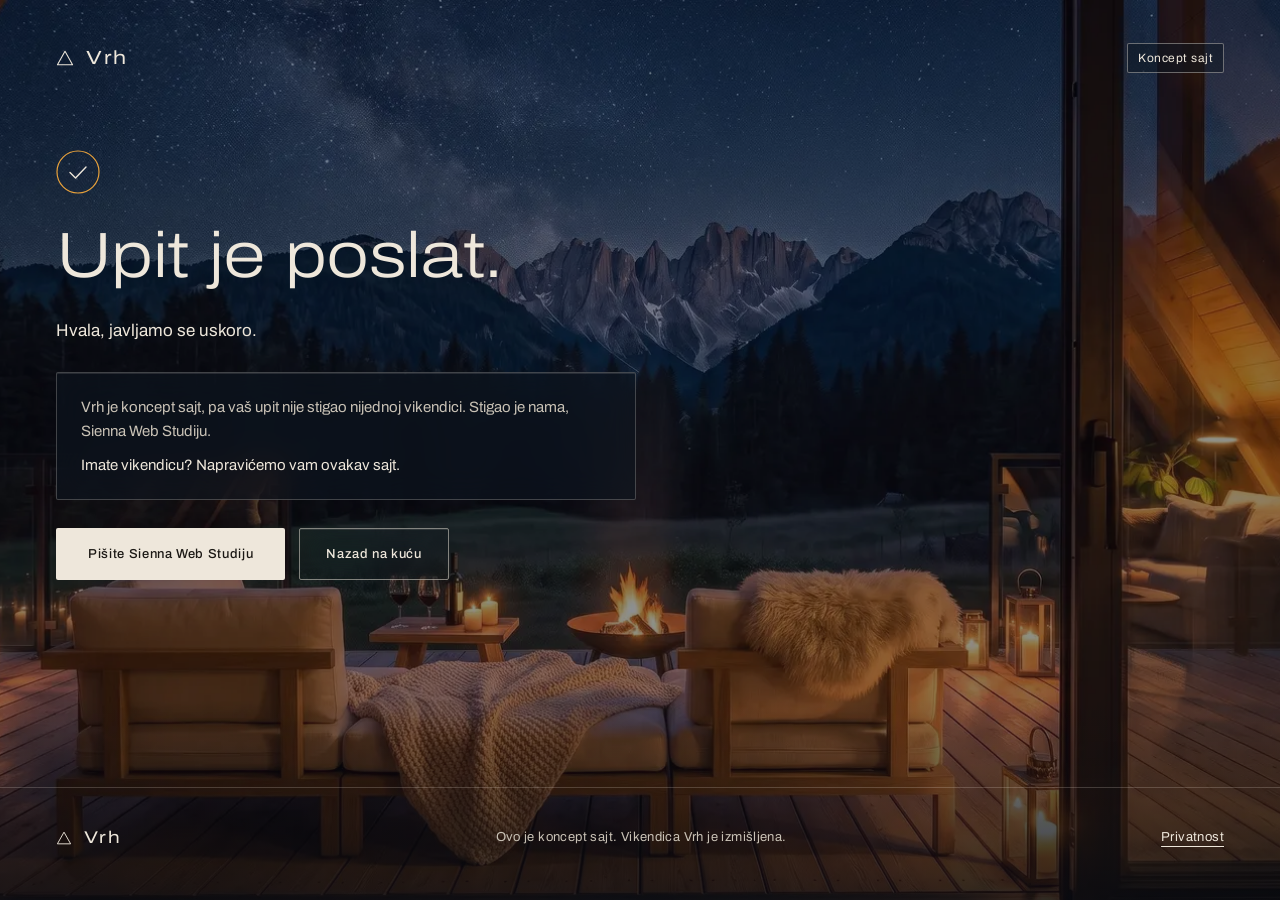
==== hvala.html @ 0d13bfaf "Vrh – koncept sajt (šetnja kroz kuću, rezervacija, cenovnik) Co-Authored-By: Claude Opus 5.5 <norepl" ====
<!doctype html>
<html lang="sr">
<head>
<meta charset="utf-8">
<meta name="viewport" content="width=device-width,initial-scale=1,viewport-fit=cover">
<title>Upit je poslat | Vrh</title>
<meta name="description" content="Vaš upit za vikendicu Vrh je poslat.">
<meta name="robots" content="noindex, nofollow">
<meta name="theme-color" content="#0E1620">
<link rel="icon" href="/favicon.svg" type="image/svg+xml">
<link rel="preload" href="/assets/fonts/archivo-latin.woff2" as="font" type="font/woff2" crossorigin>
<link rel="stylesheet" href="/assets/css/vrh.css">
</head>
<body class="page-photo">
<img src="/assets/img/5-terasa.webp" alt="" width="1600" height="893">
<div class="tamno" aria-hidden="true"></div>
<div class="dno" aria-hidden="true"></div>
<header class="top" style="position:absolute">
  <a class="logo" href="/"><svg aria-hidden="true" width="18" height="16" viewBox="0 0 20 18"><polygon points="10,1.5 18.5,16.5 1.5,16.5" fill="none" stroke="currentColor" stroke-width="1.2" stroke-linejoin="round"/></svg><span>Vrh</span></a>
  <span class="chip">Koncept sajt</span>
</header>
<main>
  <svg aria-hidden="true" width="44" height="44" viewBox="0 0 44 44"><circle cx="22" cy="22" r="21" fill="none" stroke="#E9A23B" stroke-width="1.2"/><path d="M14 22.5l5.5 5.5L30 17" fill="none" stroke="#EEE7DB" stroke-width="1.4" stroke-linecap="round" stroke-linejoin="round"/></svg>
  <h1>Upit je poslat.</h1>
  <p class="lead" id="rezime">Hvala, javljamo se uskoro.</p>
  <div class="okvir staklo">
    <p>Vrh je koncept sajt, pa vaš upit nije stigao nijednoj vikendici. Stigao je nama, Sienna Web Studiju.</p>
    <p>Imate vikendicu? Napravićemo vam ovakav sajt.</p>
  </div>
  <div class="dugmad">
    <a class="btn" style="min-height:52px" href="mailto:[MEJL STUDIJA]">Pišite Sienna Web Studiju</a>
    <a class="btn-okvir staklo" href="/">Nazad na kuću</a>
  </div>
</main>
<footer class="foot">
  <div>
    <a class="logo" href="/"><svg aria-hidden="true" width="16" height="14" viewBox="0 0 20 18"><polygon points="10,1.5 18.5,16.5 1.5,16.5" fill="none" stroke="currentColor" stroke-width="1.2" stroke-linejoin="round"/></svg><span>Vrh</span></a>
    <span>Ovo je koncept sajt. Vikendica Vrh je izmišljena.</span>
    <a href="/privatnost">Privatnost</a>
  </div>
</footer>
<script>
(function(){
  var q=new URLSearchParams(location.search),od=q.get('od'),dd=q.get('do'),g=+q.get('g')||0,u=q.get('u');
  if(!od||!dd)return;
  var M=['januar','februar','mart','april','maj','jun','jul','avgust','septembar','oktobar','novembar','decembar'];
  function p(s){var a=s.split('-');return new Date(+a[0],+a[1]-1,+a[2]);}
  var a=p(od),b=p(dd);if(isNaN(a)||isNaN(b))return;
  var n=Math.round((b-a)/864e5);
  var t=a.getMonth()===b.getMonth()?a.getDate()+'. – '+b.getDate()+'. '+M[b.getMonth()]:a.getDate()+'. '+M[a.getMonth()]+' – '+b.getDate()+'. '+M[b.getMonth()];
  var txt=t+', '+n+(n===1?' noć':' noći');
  if(g)txt+=', '+g+(g===1?' osoba':' osobe');
  if(u)txt+='. Ukupno '+(+u).toLocaleString('sr-RS')+' €.';
  document.getElementById('rezime').textContent=txt;
})();
</script>
</body>
</html>
---- assets/css/vrh.css ----
/* Vrh – koncept sajt Sienna Web Studija */
@font-face{font-family:'Archivo';font-style:normal;font-display:swap;font-weight:100 900;font-stretch:62% 125%;src:url(../fonts/archivo-latin.woff2) format('woff2');unicode-range:U+0000-00FF,U+0131,U+0152-0153,U+02BB-02BC,U+02C6,U+02DA,U+02DC,U+0304,U+0308,U+0329,U+2000-206F,U+20AC,U+2122,U+2191,U+2193,U+2212,U+2215,U+FEFF,U+FFFD}
@font-face{font-family:'Archivo';font-style:normal;font-display:swap;font-weight:100 900;font-stretch:62% 125%;src:url(../fonts/archivo-latin-ext.woff2) format('woff2');unicode-range:U+0100-02BA,U+02BD-02C5,U+02C7-02CC,U+02CE-02D7,U+02DD-02FF,U+0304,U+0308,U+0329,U+1D00-1DBF,U+1E00-1E9F,U+1EF2-1EFF,U+2020,U+20A0-20AB,U+20AD-20C0,U+2113,U+2C60-2C7F,U+A720-A7FF}

:root{
  --noc:#0E1620;--len:#EEE7DB;--fenjer:#E9A23B;--ugalj:#1B1814;--siva:#9C978E;--svetla:#C9C2B6;--zauzeto:#7D8692;--susedni:#6B7480;
  --linija:rgba(238,231,219,.14);--linija2:rgba(238,231,219,.24);--polje:rgba(238,231,219,.5);
  --staklo-bg:rgba(14,22,32,.62);--staklo-b:1px solid rgba(238,231,219,.24);--staklo-sh:inset 0 1px 0 rgba(238,231,219,.12);
  --ivica:56px;--bar-h:80px;--bar-dno:36px;
  --ease:cubic-bezier(.2,.7,.2,1);
}
*,*::before,*::after{box-sizing:border-box}
html{-webkit-text-size-adjust:100%;text-size-adjust:100%}
body{margin:0;background:var(--noc);color:var(--len);font-family:'Archivo',system-ui,-apple-system,'Segoe UI',sans-serif;font-size:16px;line-height:1.5;-webkit-font-smoothing:antialiased}
img,svg,canvas{display:block}
a{color:var(--len);text-underline-offset:5px}
a:hover{color:var(--fenjer)}
button{font:inherit;color:inherit}
h1,h2,h3{margin:0;font-weight:300;font-stretch:120%;letter-spacing:-.01em;line-height:1.08}
p{margin:0}
.vh{position:absolute!important;width:1px;height:1px;padding:0;margin:-1px;overflow:hidden;clip:rect(0 0 0 0);white-space:nowrap;border:0}

/* fokus: dvostruki prsten, vidi se na svetloj i tamnoj slici */
:focus{outline:none}
:focus-visible{outline:2px solid var(--fenjer);outline-offset:2px;box-shadow:0 0 0 2px var(--noc)}
.skip{position:fixed;left:16px;top:-80px;z-index:100;padding:12px 18px;background:var(--len);color:var(--ugalj);border-radius:2px;font-size:14px;font-weight:500;text-decoration:none}
.skip:focus{top:16px}

.staklo{border:var(--staklo-b);background:var(--staklo-bg);-webkit-backdrop-filter:blur(16px) saturate(140%);backdrop-filter:blur(16px) saturate(140%);box-shadow:var(--staklo-sh)}
@supports not ((backdrop-filter:blur(1px)) or (-webkit-backdrop-filter:blur(1px))){.staklo{background:rgba(14,22,32,.9)}}
@media (prefers-reduced-transparency:reduce){.staklo{background:rgba(14,22,32,.94);-webkit-backdrop-filter:none;backdrop-filter:none}}

.btn{display:inline-flex;align-items:center;justify-content:center;gap:10px;min-height:48px;padding:0 32px;border:0;border-radius:2px;background:var(--len);color:var(--ugalj);font-size:13px;font-weight:500;letter-spacing:.05em;text-decoration:none;cursor:pointer;transition:background .2s}
.btn:hover{background:#fff;color:var(--ugalj)}
.btn[disabled]{opacity:.6;cursor:progress}
.btn-okvir{display:inline-flex;align-items:center;justify-content:center;gap:12px;min-height:52px;padding:0 26px;border:1px solid rgba(238,231,219,.5);border-radius:2px;background:transparent;color:var(--len);font-size:13px;font-weight:500;letter-spacing:.05em;text-decoration:none;cursor:pointer}
.btn-okvir:hover{border-color:var(--len);color:var(--len)}
.link-btn{display:inline-flex;align-items:center;min-height:44px;padding:0;border:0;background:none;color:var(--len);font-size:13px;letter-spacing:.03em;text-decoration:underline;text-underline-offset:5px;cursor:pointer}

/* ---------- zaglavlje ---------- */
.top{position:fixed;left:var(--ivica);right:var(--ivica);top:36px;z-index:30;display:flex;align-items:center;justify-content:space-between;pointer-events:none}
.top>*{pointer-events:auto}
.logo{display:inline-flex;align-items:center;gap:12px;min-height:44px;text-decoration:none;color:var(--len)}
.logo span{font-size:19px;font-weight:400;font-stretch:125%;letter-spacing:.08em}
.chip{font-size:12px;letter-spacing:.04em;padding:5px 10px;border:1px solid rgba(238,231,219,.4);border-radius:2px;background:rgba(14,22,32,.5)}

/* ---------- šetnja ---------- */
.walk{position:relative}
.walk-stage{position:sticky;top:0;height:100vh;height:100svh;overflow:hidden;background:var(--noc)}
.walk-stage canvas{position:absolute;inset:0;width:100%;height:100%}
.scrim-top{position:absolute;left:0;right:0;top:0;height:520px;background:linear-gradient(180deg,rgba(14,22,32,.78) 0%,rgba(14,22,32,.55) 45%,rgba(14,22,32,0) 100%);pointer-events:none}
.scrim-end{position:absolute;inset:0;background:rgba(7,11,17,.38);opacity:0;transition:opacity .6s;pointer-events:none}
.scene-copy{position:absolute;left:var(--ivica);top:150px;max-width:600px;opacity:0;transform:translateY(8px);transition:opacity .45s var(--ease),transform .45s var(--ease);pointer-events:none}
.scene-copy.on{opacity:1;transform:none}
.scene-copy h1,.scene-copy h2{font-size:clamp(40px,3.8vw,56px)}
.hint{display:flex;align-items:center;gap:14px;margin-top:28px;font-size:13px;font-weight:500;letter-spacing:.04em}
.hint::before{content:"";width:1px;height:36px;background:var(--len)}

.pins{position:absolute;inset:0;pointer-events:none}
.pin{position:absolute;display:flex;align-items:center;padding:0;border:0;background:none;color:var(--len);cursor:pointer;transform:translate(-22px,-50%);opacity:0;transition:opacity .35s;pointer-events:none}
.pin.on{opacity:1;pointer-events:auto}
.pin .dot{position:relative;width:44px;height:44px;display:flex;align-items:center;justify-content:center;flex:none}
.pin .dot::before{content:"";position:absolute;inset:3px;border-radius:50%;background:rgba(233,162,59,.26);box-shadow:0 0 0 1px rgba(233,162,59,.6);animation:disi 2.6s ease-in-out infinite}
.pin .dot::after{content:"";position:relative;width:16px;height:16px;border-radius:50%;background:var(--fenjer);box-shadow:0 0 0 2px var(--len),0 0 18px rgba(233,162,59,.85)}
.pin .crta{width:36px;height:2px;background:var(--len);flex:none}
.pin .naziv{padding:10px 16px;border-radius:2px;font-size:16px;font-weight:500;letter-spacing:.02em;white-space:nowrap}
@keyframes disi{0%,100%{transform:scale(1);opacity:1}50%{transform:scale(1.18);opacity:.65}}
.rooms-open .pin,.samo .pin{opacity:0!important;pointer-events:none!important}

/* spisak prostorija */
.rooms{position:fixed;right:var(--ivica);top:50%;transform:translateY(-50%);z-index:25;border-radius:2px;padding:6px 0;transition:padding .3s}
.rooms ul{list-style:none;margin:0;padding:0;display:flex;flex-direction:column;align-items:flex-end}
.rooms button{display:flex;align-items:center;justify-content:flex-end;gap:4px;height:44px;min-width:44px;padding:0;border:0;background:none;color:#E2DBCF;font-size:14px;letter-spacing:.03em;cursor:pointer}
.rooms .ime{max-width:160px;overflow:hidden;white-space:nowrap;opacity:1;padding-left:20px;transition:max-width .3s var(--ease),opacity .25s,padding .3s}
.rooms .t{width:44px;display:flex;justify-content:center}
.rooms .t i{width:8px;height:8px;border-radius:50%;border:1px solid var(--len)}
.rooms [aria-current="true"]{color:var(--len);font-weight:500}
.rooms [aria-current="true"] .t i{background:var(--fenjer);border-color:var(--fenjer)}
.rooms.skupljeno:not(:hover):not(:focus-within) .ime{max-width:0;opacity:0;padding-left:0}
.rooms.skupljeno:not(:hover):not(:focus-within){border-radius:999px}
.rooms-mob{display:none}

/* samo pogled + oblačić */
.samo-btn{position:fixed;right:var(--ivica);bottom:calc(var(--bar-dno) + var(--bar-h) + 16px);z-index:26;display:flex;align-items:center;gap:12px;height:44px;padding:0 12px 0 14px;border-radius:2px;color:var(--len);font-size:13px;letter-spacing:.03em;cursor:pointer;transition:bottom .35s var(--ease)}
.samo-btn .sw{position:relative;width:28px;height:16px;border-radius:8px;border:1px solid var(--len)}
.samo-btn .sw::after{content:"";position:absolute;left:2px;top:2px;width:10px;height:10px;border-radius:50%;background:var(--len);transition:left .2s}
.samo-btn[aria-checked="true"] .sw{background:var(--len)}
.samo-btn[aria-checked="true"] .sw::after{left:14px;background:var(--ugalj)}
.samo .samo-btn{bottom:var(--bar-dno)}
.savet{position:fixed;z-index:27;right:calc(var(--ivica) + 190px);bottom:calc(var(--bar-dno) + var(--bar-h) + 16px);width:232px;padding:12px 14px;border-radius:2px;background:var(--len);color:var(--ugalj);font-size:13px;line-height:1.45;opacity:0;transform:translateX(6px);transition:opacity .35s,transform .35s;pointer-events:none}
.savet::after{content:"";position:absolute;right:-5px;top:50%;width:10px;height:10px;margin-top:-5px;background:var(--len);transform:rotate(45deg)}
.savet.on{opacity:1;transform:none}

/* traka sa cenom */
.pricebar{position:fixed;left:var(--ivica);right:var(--ivica);bottom:var(--bar-dno);z-index:24;height:var(--bar-h);padding:0 18px 0 36px;border-radius:2px;display:flex;align-items:center;justify-content:space-between;gap:24px;transition:transform .45s var(--ease),opacity .35s}
.pricebar.sakrij,.samo .pricebar{transform:translateY(calc(100% + var(--bar-dno) + 8px));opacity:0;pointer-events:none}
.pricebar .od{font-size:13px;letter-spacing:.03em;color:var(--svetla)}
.pricebar .od b{font-size:22px;font-weight:400;font-stretch:115%;color:var(--len);letter-spacing:0}
.pricebar .sep{width:1px;height:22px;background:rgba(238,231,219,.25)}
.pricebar .levo{display:flex;align-items:center;gap:28px}
.pricebar .desno{display:flex;align-items:center;gap:32px}
.pricebar .podatak{font-size:13px;letter-spacing:.03em;color:var(--svetla)}

/* bez animacija: scene jedna ispod druge */
.scenes-static{display:block}
.walk-on .scenes-static{display:none}
.walk:not(.walk-on) .walk-stage{display:none}
.scena-st{margin:0;position:relative;min-height:100vh;display:flex;flex-direction:column;justify-content:flex-start}
.scena-st img{position:absolute;inset:0;width:100%;height:100%;object-fit:cover}
.scena-st .scrim-top{z-index:1}
.scena-st .scene-copy{position:relative;left:auto;right:auto;top:auto;z-index:2;opacity:1;transform:none;margin-top:150px;margin-left:var(--ivica);padding-right:24px}
.scena-st .pins{z-index:2}
.scena-st .pin{opacity:1;pointer-events:auto}
.scena-st .pin .dot::before{animation:none}

/* ---------- kraj šetnje: rezervacija ---------- */
.end{position:relative;min-height:100vh;display:flex;align-items:center;justify-content:center;padding:140px 24px 120px;background:var(--noc)}
.end>img,.end>picture>img{position:absolute;inset:0;width:100%;height:100%;object-fit:cover}
.end::after{content:"";position:absolute;inset:0;background:rgba(7,11,17,.38)}
.end .booking{position:relative;z-index:1}

.booking{width:min(960px,100%);padding:36px 48px;border-radius:2px;display:flex;flex-direction:column;gap:24px}
.booking-head{display:flex;align-items:center;justify-content:space-between;gap:16px}
.booking-head h2{font-size:36px}
.korak{font-size:12px;letter-spacing:.04em;color:var(--svetla)}
.icon-btn{width:44px;height:44px;display:inline-flex;align-items:center;justify-content:center;padding:0;border:0;background:none;color:var(--len);cursor:pointer;border-radius:2px}
.booking-body{display:flex;gap:56px;align-items:flex-start}
.cal{width:420px;flex:none;display:flex;flex-direction:column;gap:12px}
.cal-nav{display:flex;align-items:center;justify-content:space-between}
.cal-nav span{font-size:15px;letter-spacing:.04em}
.cal-grid,.cal-dow{display:grid;grid-template-columns:repeat(7,minmax(0,1fr));gap:2px;text-align:center}
.cal-dow{font-size:12px;letter-spacing:.04em;color:var(--svetla)}
.cal-grid button,.cal-grid span{height:44px;line-height:44px;padding:0;border:0;border-radius:2px;background:none;color:var(--len);font-size:15px;cursor:pointer}
.cal-grid span{color:var(--susedni);cursor:default}
.cal-grid button:hover:not([aria-disabled="true"]){background:rgba(238,231,219,.12)}
.cal-grid button[aria-disabled="true"]{color:var(--zauzeto);text-decoration:line-through;cursor:not-allowed}
.cal-grid button.prosao{text-decoration:none;color:var(--susedni)}
.cal-grid button.u-opsegu{background:rgba(238,231,219,.2);border-radius:0}
.cal-grid button.izabran{background:var(--len);color:var(--ugalj);font-weight:500}
.legenda{display:flex;flex-wrap:wrap;gap:8px 22px;font-size:12px;letter-spacing:.03em;color:var(--svetla)}
.legenda span{display:flex;align-items:center;gap:8px}
.legenda s{color:var(--zauzeto)}
.legenda i{width:12px;height:12px;border-radius:2px;background:var(--len)}
.legenda i.noc{background:rgba(238,231,219,.2);border-radius:0}
.napomena{font-size:13px;letter-spacing:.03em;color:var(--svetla)}
.cal-poruka{min-height:20px;font-size:13px;color:var(--fenjer)}

.forma{flex:1 1 0;min-width:0;display:flex;flex-direction:column;gap:16px}
.rezime{padding:14px 0;border-top:1px solid rgba(238,231,219,.18);border-bottom:1px solid rgba(238,231,219,.18);display:flex;justify-content:space-between;align-items:flex-end;gap:16px}
.rezime .d{display:flex;flex-direction:column;gap:6px;font-size:15px}
.rezime .d small{font-size:13px;letter-spacing:.03em;color:var(--svetla)}
.rezime .iznos{font-size:32px;font-weight:300;font-stretch:115%;white-space:nowrap}
.gosti{display:flex;align-items:center;justify-content:space-between;gap:16px}
.gosti .l{display:flex;flex-direction:column;gap:4px}
.lab{font-size:12px;letter-spacing:.04em;color:var(--svetla)}
.stepper{display:flex;gap:4px}
.stepper button{width:44px;height:44px;border:1px solid rgba(238,231,219,.3);border-radius:2px;background:none;color:var(--len);font-size:18px;cursor:pointer}
.stepper button:disabled{opacity:.35;cursor:not-allowed}
.polje{display:flex;flex-direction:column;gap:4px}
.polje input,.polje textarea{width:100%;min-height:44px;padding:0;border:0;border-bottom:1px solid var(--polje);border-radius:0;background:transparent;color:var(--len);font:inherit;font-size:16px}
.polje textarea{min-height:88px;padding-top:10px;resize:vertical}
.polje input:focus-visible,.polje textarea:focus-visible{outline:none;box-shadow:none;border-bottom:2px solid var(--fenjer)}
.polje .pomoc{font-size:12px;letter-spacing:.03em;color:var(--siva)}
.polje .greska,.forma-greska{font-size:13px;color:#F2B866}
.polje [aria-invalid="true"]{border-bottom-color:#F2B866}
.obavezno{font-size:12px;letter-spacing:.03em;color:var(--svetla)}
.forma .posalji{height:52px}
.forma .sitno{font-size:12px;letter-spacing:.03em;color:var(--svetla);text-align:center}
.hp{display:none}

dialog.rez{padding:0;border:0;background:none;color:var(--len);max-width:none;max-height:none;width:100%;height:100%;overflow:auto}
dialog.rez::backdrop{background:rgba(7,11,17,.62)}
dialog.rez[open]{display:flex;align-items:center;justify-content:center;padding:24px}
dialog.rez .booking{max-height:calc(100vh - 48px);max-height:calc(100dvh - 48px);overflow-y:auto}

/* ---------- prodajni deo ---------- */
.sales{max-width:1160px;margin:0 auto;padding:0 24px 132px}
.sales section{padding:120px 0}
.sec-2col{display:flex;flex-wrap:wrap;gap:48px 96px}
.sales h2{font-size:42px;line-height:1.1}
.sales .uvod{font-size:16px;line-height:1.65;color:var(--svetla);max-width:420px;margin-top:18px}
.stavke{flex:2 1 560px;min-width:0;display:grid;grid-template-columns:repeat(auto-fit,minmax(260px,1fr));column-gap:56px;margin:0;padding:0;list-style:none}
.stavke li{padding:22px 0;border-top:1px solid var(--linija);display:flex;flex-direction:column;gap:6px}
.stavke li:nth-last-child(-n+2){border-bottom:1px solid var(--linija)}
.stavke b{font-size:16px;font-weight:400}
.stavke span{font-size:14px;line-height:1.55;color:var(--svetla)}
.cene-wrap{display:flex;flex-wrap:wrap;gap:64px 88px;align-items:flex-start}
.cene-levo{flex:1 1 500px;min-width:0;display:flex;flex-direction:column;gap:40px}
.cenovnik{border-top:1px solid var(--linija);margin:0;padding:0;list-style:none}
.cenovnik li{padding:26px 0;border-bottom:1px solid var(--linija);display:flex;align-items:baseline;justify-content:space-between;gap:16px}
.cenovnik .p{display:flex;flex-direction:column;gap:6px}
.cenovnik .p small{font-size:14px;color:var(--svetla)}
.cenovnik .c{font-size:34px;font-weight:300;font-stretch:115%;white-space:nowrap}
.ukljuceno{font-size:14px;line-height:1.65;color:var(--svetla)}
.btn-okvir small{font-weight:400;color:var(--svetla);letter-spacing:.03em}
.kalk{flex:1 1 380px;min-width:0;padding:40px;border:1px solid var(--linija2);border-radius:2px;background:rgba(238,231,219,.03);box-shadow:inset 0 1px 0 rgba(238,231,219,.08);display:flex;flex-direction:column;gap:24px}
.kalk h3{font-size:26px}
.kalk .datumi{display:grid;grid-template-columns:repeat(2,minmax(0,1fr));gap:20px}
.datum-btn{display:flex;flex-direction:column;align-items:flex-start;gap:4px;min-height:64px;padding:0 0 8px;border:0;border-bottom:1px solid var(--polje);background:none;color:var(--len);text-align:left;cursor:pointer}
.datum-btn .v{font-size:16px}
.kalk .gosti{padding-bottom:12px;border-bottom:1px solid var(--polje)}
.noci{display:flex;flex-direction:column;gap:12px;font-size:14px;color:var(--svetla)}
.noci div{display:flex;justify-content:space-between;gap:12px}
.cek{display:flex;align-items:center;justify-content:space-between;gap:16px;min-height:44px;font-size:14px;color:var(--svetla);cursor:pointer}
.cek span{display:flex;align-items:center;gap:12px}
.cek input{width:18px;height:18px;margin:0;accent-color:var(--fenjer)}
.ukupno{padding-top:20px;border-top:1px solid rgba(238,231,219,.18);display:flex;justify-content:space-between;align-items:baseline;gap:12px}
.ukupno span{font-size:14px;letter-spacing:.03em}
.ukupno b{font-size:40px;font-weight:300;font-stretch:115%}
.mapa-wrap{display:flex;flex-wrap:wrap;gap:64px;align-items:center}
.mapa-wrap svg{flex:1 1 440px;min-width:0;width:100%;height:auto;border:1px solid var(--linija);border-radius:2px}
.mapa-txt{flex:1 1 340px;min-width:0;display:flex;flex-direction:column;gap:20px}
.mapa-txt p:first-of-type{font-size:17px;line-height:1.65}
.mapa-txt p+p{font-size:15px;line-height:1.65;color:var(--svetla)}
.pravila{display:grid;grid-template-columns:repeat(auto-fit,minmax(260px,1fr));gap:40px 56px;margin-top:48px}
.pravila div{padding-top:22px;border-top:1px solid var(--linija);display:flex;flex-direction:column;gap:10px}
.pravila h3{font-size:16px;font-weight:400;font-stretch:100%;letter-spacing:0}
.pravila p{font-size:15px;line-height:1.65;color:var(--svetla)}
.cta{padding:144px 0 120px!important;border-top:1px solid var(--linija);display:flex;flex-direction:column;align-items:center;gap:28px;text-align:center}
.cta h2{font-size:64px}
.cta p{font-size:15px;letter-spacing:.03em;color:var(--svetla)}
.cta .btn{min-height:52px;padding:0 40px}

.foot{border-top:1px solid var(--linija)}
.foot div{max-width:1160px;margin:0 auto;padding:28px 24px 40px;display:flex;flex-wrap:wrap;align-items:center;justify-content:space-between;gap:12px 40px;font-size:13px;letter-spacing:.03em;color:var(--svetla)}
.foot a{display:inline-flex;align-items:center;min-height:44px}
.foot .logo span{font-size:17px}

/* ---------- pomoćne stranice ---------- */
.page-photo{position:relative;min-height:100vh;display:flex;flex-direction:column}
.page-photo>img{position:absolute;inset:0;width:100%;height:100%;object-fit:cover}
.page-photo .tamno{position:absolute;inset:0;background:rgba(7,11,17,.45)}
.page-photo .dno{position:absolute;left:0;right:0;bottom:0;height:200px;background:linear-gradient(180deg,rgba(7,11,17,0),rgba(7,11,17,.7))}
.page-photo main{position:relative;z-index:1;flex:1;padding:150px var(--ivica) 60px;max-width:calc(580px + 2*var(--ivica));display:flex;flex-direction:column;gap:28px}
.page-photo h1{font-size:64px;line-height:1.05}
.page-photo .lead{font-size:17px;line-height:1.6;color:var(--len)}
.page-photo .okvir{padding:22px 24px;border-radius:2px;display:flex;flex-direction:column;gap:10px;font-size:15px;line-height:1.6}
.page-photo .okvir p:first-child{color:var(--svetla)}
.dugmad{display:flex;flex-wrap:wrap;gap:14px}
.page-photo .foot{position:relative;z-index:1;border-top-color:rgba(238,231,219,.2)}
.page-photo .foot div{max-width:none;padding-left:var(--ivica);padding-right:var(--ivica)}
.page-tekst main{max-width:680px;margin:0 auto;padding:150px 24px 140px;display:flex;flex-direction:column;gap:56px}
.page-tekst h1{font-size:60px}
.page-tekst section{padding-top:28px;border-top:1px solid var(--linija);display:flex;flex-direction:column;gap:14px}
.page-tekst h2{font-size:22px;font-stretch:115%}
.page-tekst p,.page-tekst li{font-size:16px;line-height:1.75;color:var(--svetla)}
.page-tekst ul{margin:0;padding-left:20px}

/* ---------- niski ekrani računara ---------- */
@media (max-height:760px) and (min-width:761px){
  .scene-copy{top:120px}
  .scene-copy h1,.scene-copy h2{font-size:44px}
  :root{--bar-dno:20px;--bar-h:72px}
}

/* ---------- telefon ---------- */
@media (max-width:760px){
  :root{--ivica:24px;--bar-h:72px;--bar-dno:calc(16px + env(safe-area-inset-bottom))}
  .top{top:20px;left:24px;right:24px}
  .logo span{font-size:17px}
  .rooms{display:none}
  .rooms-mob{display:grid;position:fixed;left:24px;right:24px;top:68px;z-index:25;grid-template-columns:repeat(5,1fr);gap:6px}
  .rooms-mob button{height:44px;padding:0;border:0;background:none;cursor:pointer;display:flex;align-items:center}
  .rooms-mob button i{display:block;width:100%;height:2px;background:rgba(238,231,219,.35)}
  .rooms-mob button[aria-current="true"] i{background:var(--fenjer)}
  .scrim-top{height:440px;background:linear-gradient(180deg,rgba(14,22,32,.80) 0%,rgba(14,22,32,.66) 50%,rgba(14,22,32,0) 100%)}
  .scene-copy{left:24px;right:24px;top:118px}
  .scene-copy h1,.scene-copy h2{font-size:36px;line-height:1.1}
  .hint{margin-top:22px}
  .pin{transform:translate(-22px,-50%)}
  .pin .crta{width:22px}
  .pin .naziv{font-size:14px;padding:8px 12px;display:none}
  .pin[aria-expanded="true"] .naziv{display:block}
  .pin[aria-expanded="true"] .crta{display:block}
  .pin .crta{display:none}
  .pin.desk-only{display:none}
  .samo-btn{right:16px;bottom:calc(var(--bar-dno) + var(--bar-h) + 12px);font-size:12px}
  .samo .samo-btn{bottom:var(--bar-dno)}
  .savet{right:16px;width:212px;bottom:calc(var(--bar-dno) + var(--bar-h) + 66px);font-size:12px}
  .savet::after{right:36px;top:auto;bottom:-5px;margin:0}
  .pricebar{left:12px;right:12px;padding:0 10px 0 20px;gap:12px}
  .pricebar .levo{flex-direction:column;align-items:flex-start;gap:2px}
  .pricebar .od{font-size:12px}.pricebar .od b{font-size:20px}
  .pricebar .sep,.pricebar .izaberi{display:none}
  .pricebar .podatak{font-size:12px}
  .pricebar .btn{padding:0 22px}
  .scena-st .scene-copy{margin-left:24px;margin-top:118px}
  .end{padding:110px 0 0;align-items:flex-end}
  .booking{padding:20px 24px calc(28px + env(safe-area-inset-bottom));gap:16px}
  .booking-head h2{font-size:26px}
  .booking-body{flex-direction:column;gap:16px}
  .cal{width:100%}
  .cal-grid button,.cal-grid span{font-size:14px}
  .booking.korak1 .forma,.booking.korak2 .cal{display:none}
  .booking .dalje-wrap{position:sticky;bottom:0;display:flex;flex-direction:column;gap:12px;padding-top:12px;margin-top:4px;background:#121B26;box-shadow:0 -12px 16px -4px #121B26}
  .booking .dalje-wrap small.upoz{color:var(--fenjer)}
  dialog.rez .booking{scroll-padding-bottom:140px}
  .end .booking .dalje-wrap{position:static;background:none;box-shadow:none}
  .booking.korak2 .dalje-wrap{display:none}
  dialog.rez[open]{align-items:flex-end;padding:0}
  dialog.rez .booking{width:100%;max-height:calc(100dvh - 24px);border-left:0;border-right:0;border-bottom:0}
  .sales{padding-bottom:calc(104px + env(safe-area-inset-bottom))}
  .sales section{padding:88px 0}
  .sales h2{font-size:34px}
  .kalk{padding:28px 20px}
  .cta h2{font-size:44px}
  .page-photo main{padding:120px 24px 40px}
  .page-photo h1{font-size:40px}
  .page-photo .foot div{padding:16px 24px calc(16px + env(safe-area-inset-bottom));font-size:12px}
  .page-tekst main{padding-top:120px}
  .page-tekst h1{font-size:44px}
}
@media (min-width:761px){.dalje-wrap{display:none!important}}
@media (max-width:380px){.booking{padding-left:16px;padding-right:16px}.cal-grid,.cal-dow{gap:0}}
@media (max-width:760px){.mapa-wrap svg text{font-size:22px}.mapa-wrap svg text.visina{transform:translateY(8px)}}
.pin.info{cursor:default}

@media (prefers-reduced-motion:reduce){
  *,*::before,*::after{animation:none!important;transition:none!important;scroll-behavior:auto!important}
}

/* posle šetnje */
.rooms,.rooms-mob,.samo-btn{transition:opacity .3s}
.posle .rooms,.posle .rooms-mob,.posle .samo-btn,.posle .savet{opacity:0;pointer-events:none;visibility:hidden}
.posle .top{opacity:0;visibility:hidden;pointer-events:none}
.top{transition:opacity .3s}
[hidden]{display:none!important}
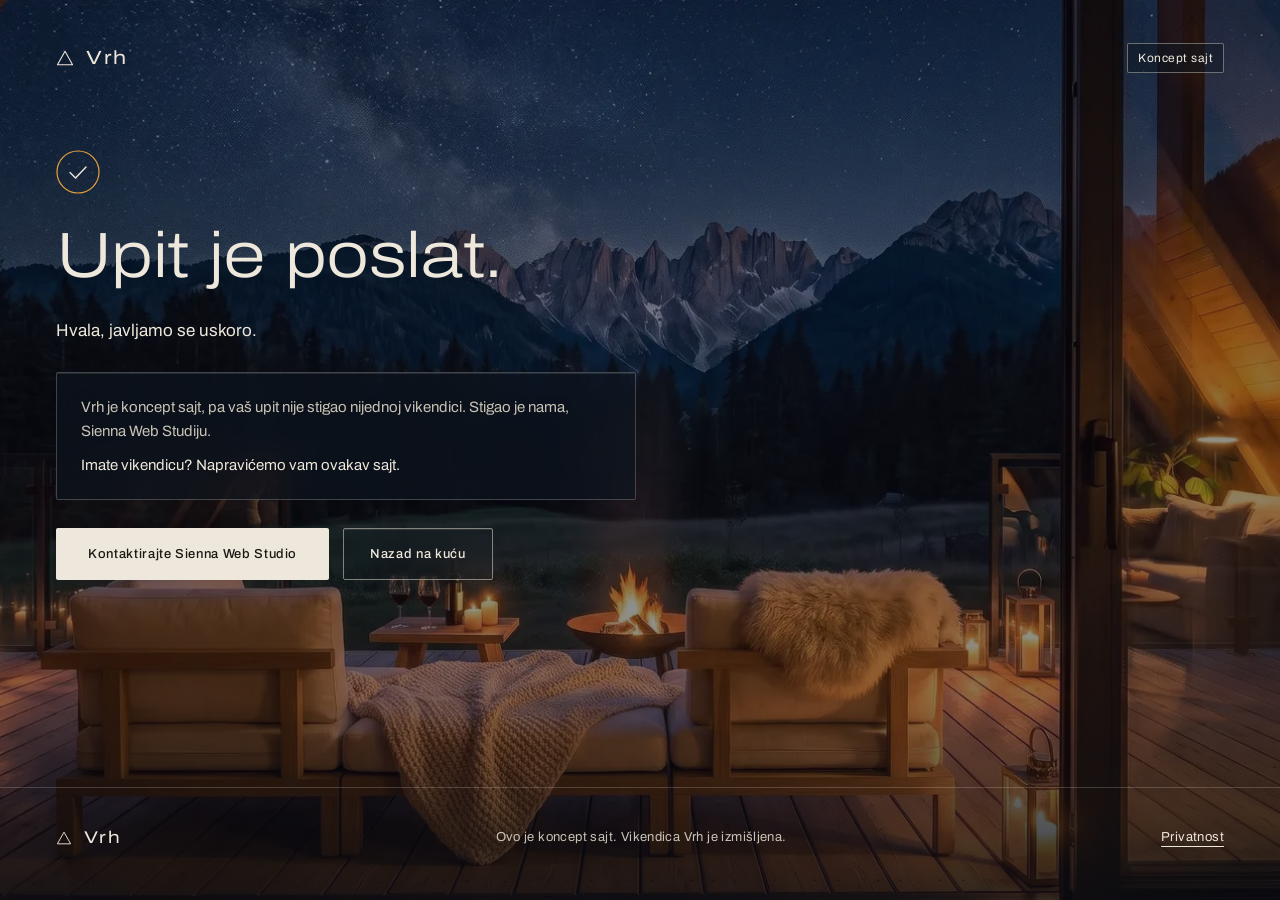
==== commit 01b50ba2: "Tekst na „vi“, kontakt preko Instagrama Sienna Web Studija Co-Authored-By: Claude Opus 5.5 <noreply@" ====
--- a/hvala.html
+++ b/hvala.html
@@ -28,7 +28,7 @@
     <p>Imate vikendicu? Napravićemo vam ovakav sajt.</p>
   </div>
   <div class="dugmad">
-    <a class="btn" style="min-height:52px" href="mailto:[MEJL STUDIJA]">Pišite Sienna Web Studiju</a>
+    <a class="btn" style="min-height:52px" href="https://www.instagram.com/sienna.webstudio/" target="_blank" rel="noopener">Kontaktirajte Sienna Web Studio</a>
     <a class="btn-okvir staklo" href="/">Nazad na kuću</a>
   </div>
 </main>
